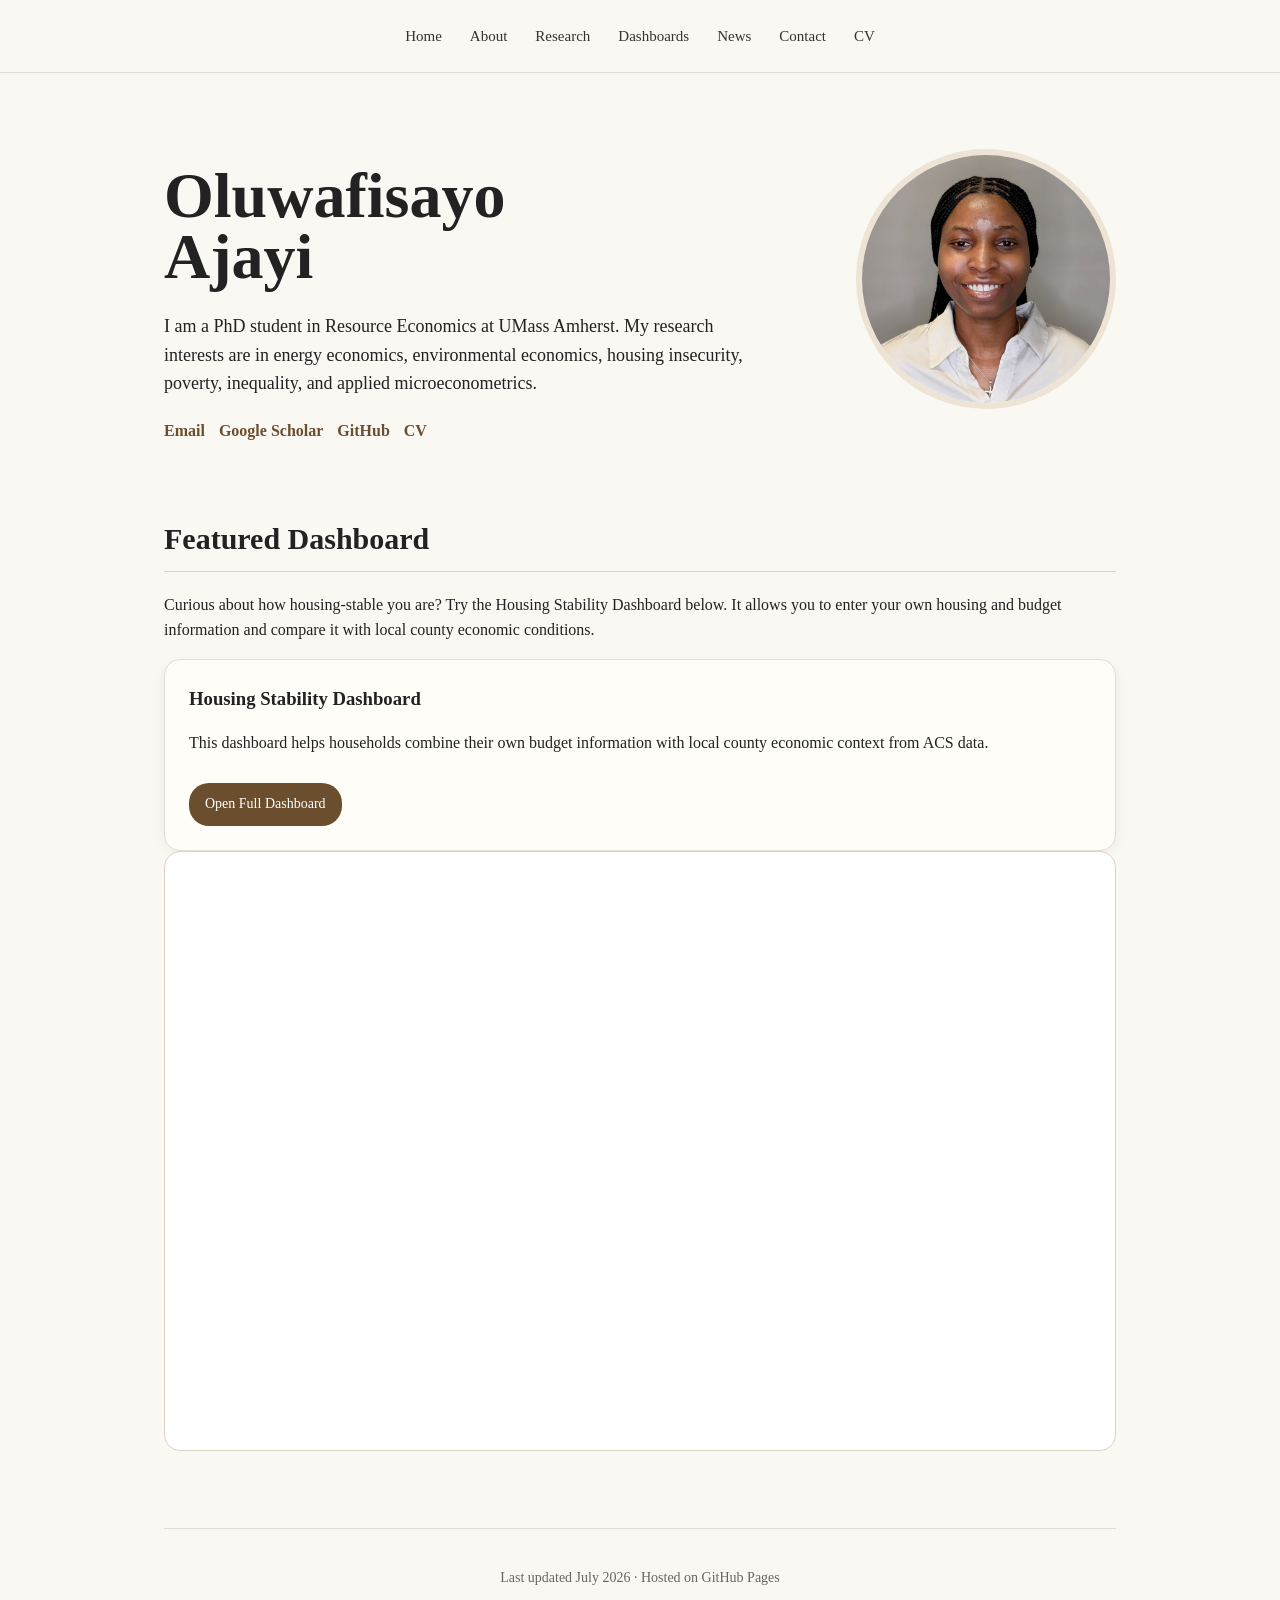
==== index.html @ 5b3d85f8 "Update index.html" ====
<!DOCTYPE html>
<html lang="en">
<head>
  <meta charset="UTF-8" />
  <meta name="viewport" content="width=device-width, initial-scale=1.0" />
  <title>Oluwafisayo Ajayi</title>
  <link rel="stylesheet" href="style.css" />
</head>
<body>

  <nav>
  <a href="index.html">Home</a>
  <a href="about.html">About</a>
  <a href="research.html">Research</a>
  <a href="dashboards.html">Dashboards</a>
  <a href="news.html">News</a>
  <a href="contact.html">Contact</a>
  <a href="cv.pdf" target="_blank" class="cv-nav">CV</a>
</nav>

  <main>
    <section class="hero">
      <div class="hero-text">
        <h1>Oluwafisayo<br>Ajayi</h1>

        <p>
          I am a PhD student in Resource Economics at UMass Amherst.
          My research interests are in energy economics, environmental economics,
          housing insecurity, poverty, inequality, and applied microeconometrics.
        </p>

        <div class="links">
          <a href="mailto:ofajayi@umass.edu">Email</a>
          <a href="https://scholar.google.com/citations?hl=en&user=RaW4MhQAAAAJ" target="_blank">Google Scholar</a>
          <a href="https://github.com/OluwafisayoAjayi" target="_blank">GitHub</a>
          <a href="cv.pdf" target="_blank">CV</a>
        </div>
      </div>

      <img src="profile.jpg" alt="Oluwafisayo Ajayi" class="profile-img" />
    </section>
<section class="featured-dashboard-home">
  <h2>Featured Dashboard</h2>

  <p>
    Curious about how housing-stable you are? Try the Housing Stability Dashboard below.
    It allows you to enter your own housing and budget information and compare it with
    local county economic conditions.
  </p>

  <div class="dashboard-card">
    <h3>Housing Stability Dashboard</h3>
    <p>
      This dashboard helps households combine their own budget information with local
      county economic context from ACS data.
    </p>
    <a href="https://oluwafisayoajayi.github.io/Housing-Stability-Dashboard/" target="_blank">
      Open Full Dashboard
    </a>
  </div>

  <iframe 
    src="https://oluwafisayoajayi.github.io/Housing-Stability-Dashboard/"
    title="Housing Stability Dashboard">
  </iframe>
</section>
    <footer>
      <p>Last updated July 2026 · Hosted on GitHub Pages</p>
    </footer>
  </main>

</body>
</html>
---- style.css ----
* {
  box-sizing: border-box;
}

body {
  margin: 0;
  font-family: Georgia, "Times New Roman", serif;
  background: #faf8f3;
  color: #222;
  line-height: 1.6;
}

nav {
  display: flex;
  justify-content: center;
  gap: 28px;
  padding: 24px;
  border-bottom: 1px solid #e4ded2;
  background: #faf8f3;
  position: sticky;
  top: 0;
  z-index: 10;
}

nav a {
  text-decoration: none;
  color: #333;
  font-size: 15px;
}

nav a:hover {
  color: #7a5529;
}

main {
  max-width: 1000px;
  margin: auto;
  padding: 40px 24px;
}

.hero {
  display: flex;
  align-items: center;
  justify-content: space-between;
  gap: 50px;
  margin-bottom: 70px;
}

.hero h1 {
  font-size: 64px;
  line-height: 0.95;
  margin-bottom: 24px;
}

.hero p {
  font-size: 18px;
  max-width: 580px;
}

.profile-img {
  width: 260px;
  height: 260px;
  object-fit: cover;
  border-radius: 50%;
  border: 6px solid #eee4d5;
}

.links {
  margin-top: 20px;
  display: flex;
  flex-wrap: wrap;
  gap: 14px;
}

.links a {
  color: #6b4e2e;
  text-decoration: none;
  font-weight: bold;
  border-bottom: 1px solid transparent;
}

.links a:hover {
  border-bottom: 1px solid #6b4e2e;
}

section {
  margin-bottom: 65px;
}

h2 {
  font-size: 30px;
  border-bottom: 1px solid #ddd2c2;
  padding-bottom: 8px;
  margin-bottom: 20px;
}

h3 {
  margin-bottom: 8px;
}

.tags {
  display: flex;
  flex-wrap: wrap;
  gap: 12px;
}

.tags span {
  background: #efe6d8;
  padding: 8px 14px;
  border-radius: 20px;
  font-size: 14px;
}

.dashboard-grid {
  display: grid;
  grid-template-columns: repeat(2, 1fr);
  gap: 24px;
  margin-top: 24px;
}

.dashboard-card {
  background: #fffdf8;
  border: 1px solid #e4ded2;
  border-radius: 16px;
  padding: 24px;
  box-shadow: 0 4px 12px rgba(0, 0, 0, 0.05);
}

.dashboard-card h3 {
  margin-top: 0;
}

.dashboard-card a {
  display: inline-block;
  margin-top: 12px;
  background: #6b4e2e;
  color: white;
  padding: 10px 16px;
  border-radius: 20px;
  text-decoration: none;
  font-size: 14px;
}

.dashboard-card a:hover {
  background: #4f381f;
}

.embedded-dashboard {
  margin-top: 40px;
}

iframe {
  width: 100%;
  height: 600px;
  border: 1px solid #ddd2c2;
  border-radius: 16px;
  background: white;
}

footer {
  text-align: center;
  font-size: 14px;
  color: #666;
  border-top: 1px solid #e4ded2;
  padding-top: 24px;
  margin-top: 70px;
}

@media (max-width: 700px) {
  nav {
    flex-wrap: wrap;
    gap: 14px;
    padding: 18px;
  }

  .hero {
    flex-direction: column-reverse;
    text-align: center;
  }

  .hero h1 {
    font-size: 46px;
  }

  .links {
    justify-content: center;
  }

  .profile-img {
    width: 210px;
    height: 210px;
  }

  .dashboard-grid {
    grid-template-columns: 1fr;
  }

  iframe {
    height: 500px;
  }
}

.research-card,
.news-card {
  background: #fffdf8;
  border: 1px solid #e4ded2;
  border-radius: 16px;
  padding: 24px;
  margin-bottom: 22px;
  box-shadow: 0 4px 12px rgba(0, 0, 0, 0.05);
}

.research-card h3,
.news-card h3 {
  margin-top: 0;
}

.research-card a,
.news-card a {
  display: inline-block;
  margin-top: 10px;
  background: #6b4e2e;
  color: white;
  padding: 10px 16px;
  border-radius: 20px;
  text-decoration: none;
  font-size: 14px;
}

.research-card a:hover,
.news-card a:hover {
  background: #4f381f;
}
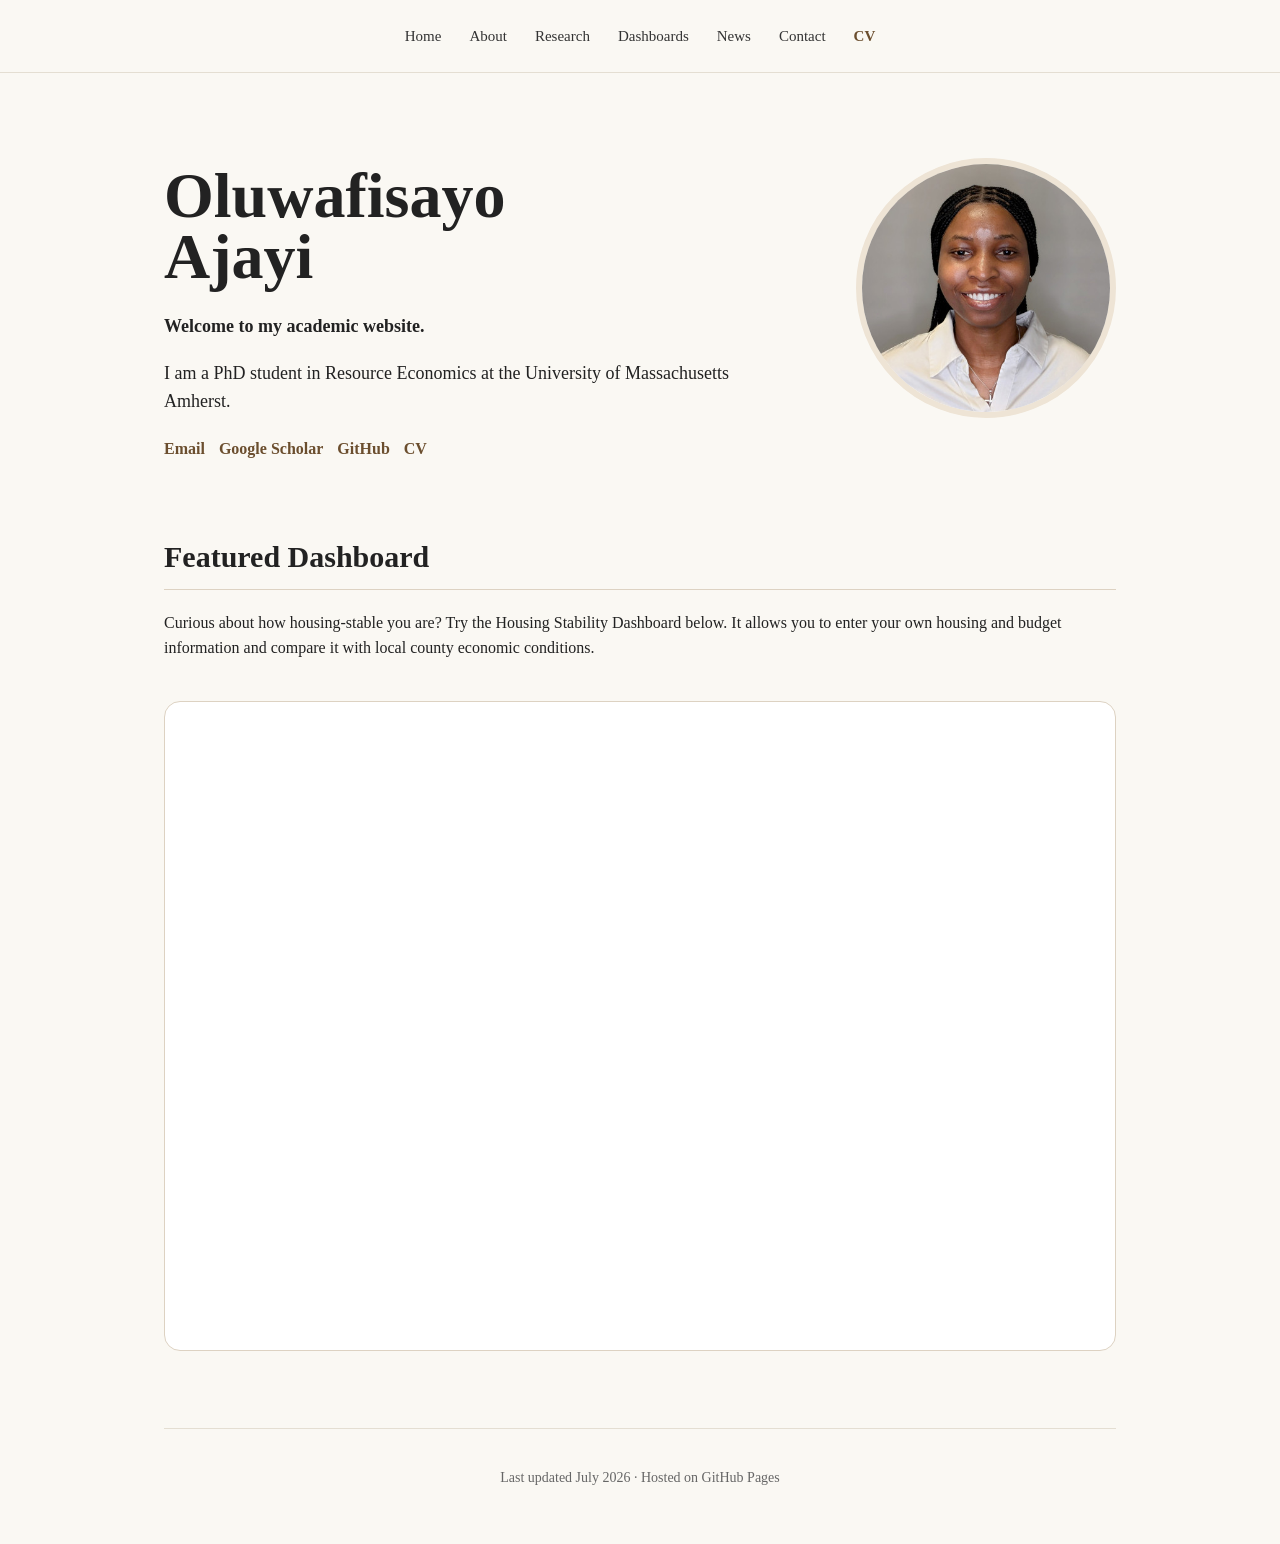
==== commit 54f3838e: "Update index.html" ====
--- a/index.html
+++ b/index.html
@@ -23,11 +23,13 @@
       <div class="hero-text">
         <h1>Oluwafisayo<br>Ajayi</h1>
 
-        <p>
-          I am a PhD student in Resource Economics at UMass Amherst.
-          My research interests are in energy economics, environmental economics,
-          housing insecurity, poverty, inequality, and applied microeconometrics.
-        </p>
+<p class="welcome-text">
+  <strong>Welcome to my academic website.</strong>
+</p>
+
+<p class="intro-text">
+  I am a PhD student in Resource Economics at the University of Massachusetts Amherst.
+</p>
 
         <div class="links">
           <a href="mailto:ofajayi@umass.edu">Email</a>
@@ -48,17 +50,6 @@
     local county economic conditions.
   </p>
 
-  <div class="dashboard-card">
-    <h3>Housing Stability Dashboard</h3>
-    <p>
-      This dashboard helps households combine their own budget information with local
-      county economic context from ACS data.
-    </p>
-    <a href="https://oluwafisayoajayi.github.io/Housing-Stability-Dashboard/" target="_blank">
-      Open Full Dashboard
-    </a>
-  </div>
-
   <iframe 
     src="https://oluwafisayoajayi.github.io/Housing-Stability-Dashboard/"
     title="Housing Stability Dashboard">
--- a/style.css
+++ b/style.css
@@ -231,3 +231,25 @@
 .news-card a:hover {
   background: #4f381f;
 }
+.featured-dashboard-home {
+  margin-top: 60px;
+}
+
+.featured-dashboard-home iframe {
+  margin-top: 24px;
+  width: 100%;
+  height: 650px;
+  border: 1px solid #ddd2c2;
+  border-radius: 16px;
+  background: white;
+}
+
+@media (max-width: 700px) {
+  .featured-dashboard-home iframe {
+    height: 520px;
+  }
+}
+.cv-nav {
+  font-weight: bold;
+  color: #6b4e2e;
+}
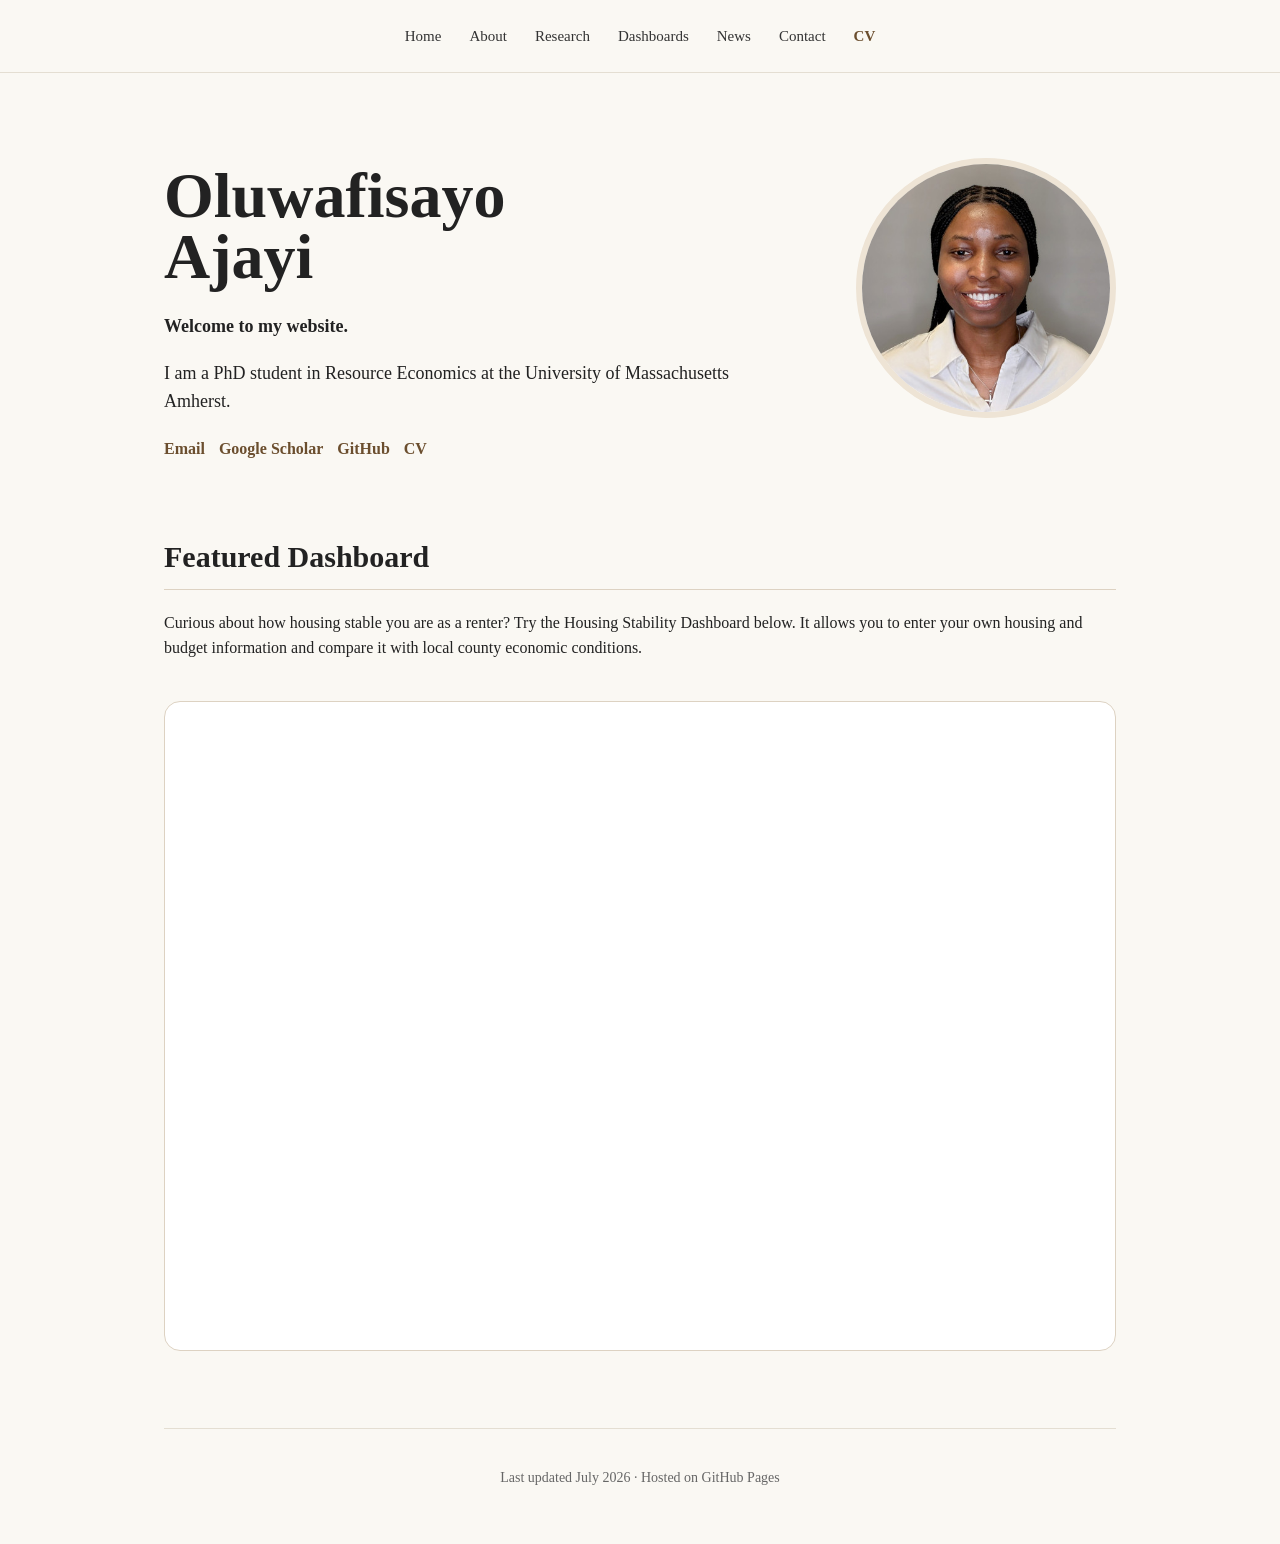
==== commit 75aefab9: "Update index.html" ====
--- a/index.html
+++ b/index.html
@@ -24,7 +24,7 @@
         <h1>Oluwafisayo<br>Ajayi</h1>
 
 <p class="welcome-text">
-  <strong>Welcome to my academic website.</strong>
+  <strong>Welcome to my website.</strong>
 </p>
 
 <p class="intro-text">
@@ -45,7 +45,7 @@
   <h2>Featured Dashboard</h2>
 
   <p>
-    Curious about how housing-stable you are? Try the Housing Stability Dashboard below.
+    Curious about how housing stable you are as a renter? Try the Housing Stability Dashboard below.
     It allows you to enter your own housing and budget information and compare it with
     local county economic conditions.
   </p>
--- a/style.css
+++ b/style.css
@@ -253,3 +253,15 @@
   font-weight: bold;
   color: #6b4e2e;
 }
+
+.welcome-text {
+  font-size: 1.3rem;
+  font-weight: 700;
+  margin-bottom: 0.5rem;
+}
+
+.intro-text {
+  font-size: 1rem;
+  line-height: 1.6;
+  max-width: 520px;
+}
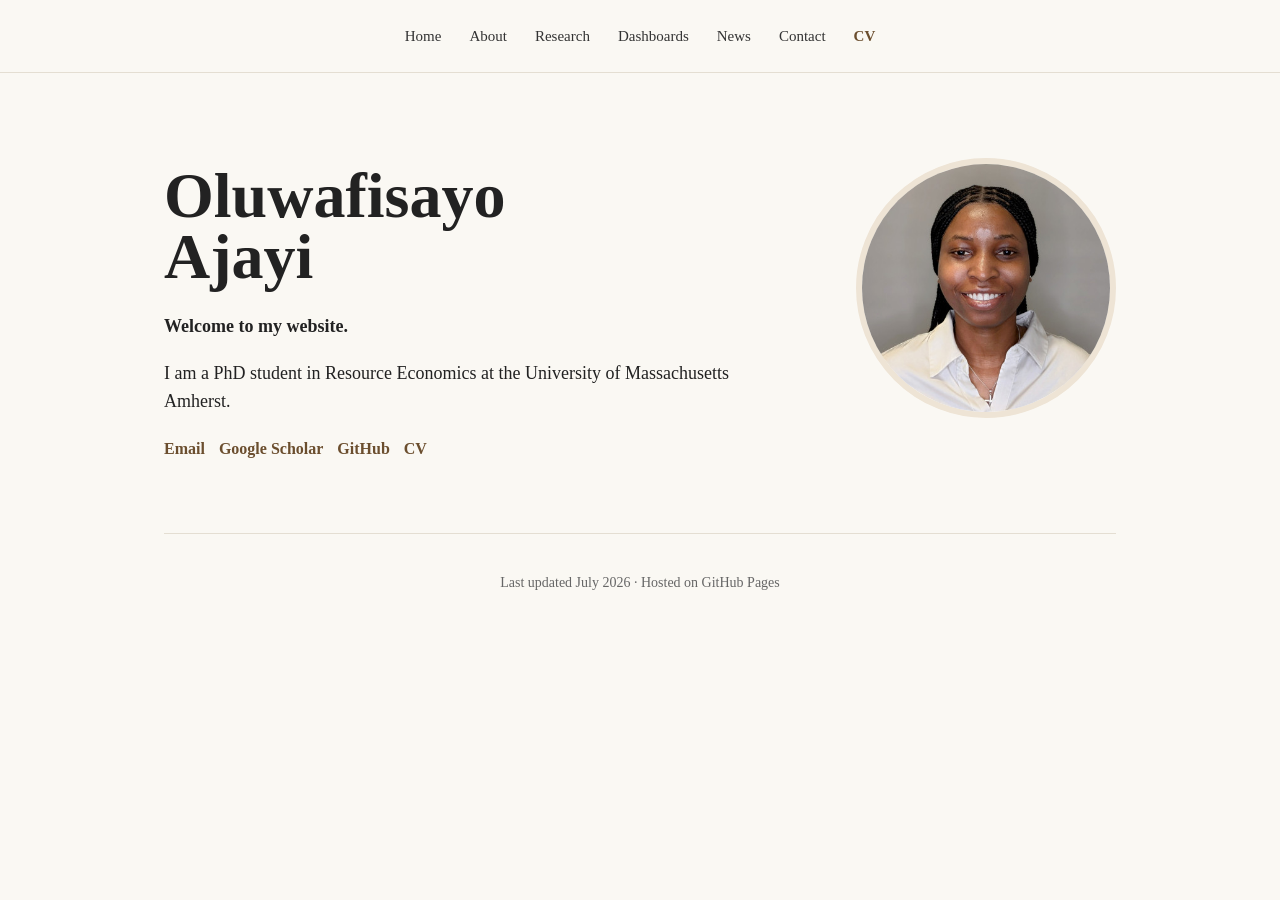
==== commit 6f6c82bb: "Update index.html" ====
--- a/index.html
+++ b/index.html
@@ -41,20 +41,7 @@
 
       <img src="profile.jpg" alt="Oluwafisayo Ajayi" class="profile-img" />
     </section>
-<section class="featured-dashboard-home">
-  <h2>Featured Dashboard</h2>
 
-  <p>
-    Curious about how housing stable you are as a renter? Try the Housing Stability Dashboard below.
-    It allows you to enter your own housing and budget information and compare it with
-    local county economic conditions.
-  </p>
-
-  <iframe 
-    src="https://oluwafisayoajayi.github.io/Housing-Stability-Dashboard/"
-    title="Housing Stability Dashboard">
-  </iframe>
-</section>
     <footer>
       <p>Last updated July 2026 · Hosted on GitHub Pages</p>
     </footer>
--- a/style.css
+++ b/style.css
@@ -265,3 +265,11 @@
   line-height: 1.6;
   max-width: 520px;
 }
+
+.news-img {
+  width: 100%;
+  max-height: 360px;
+  object-fit: cover;
+  border-radius: 12px;
+  margin-bottom: 1rem;
+}
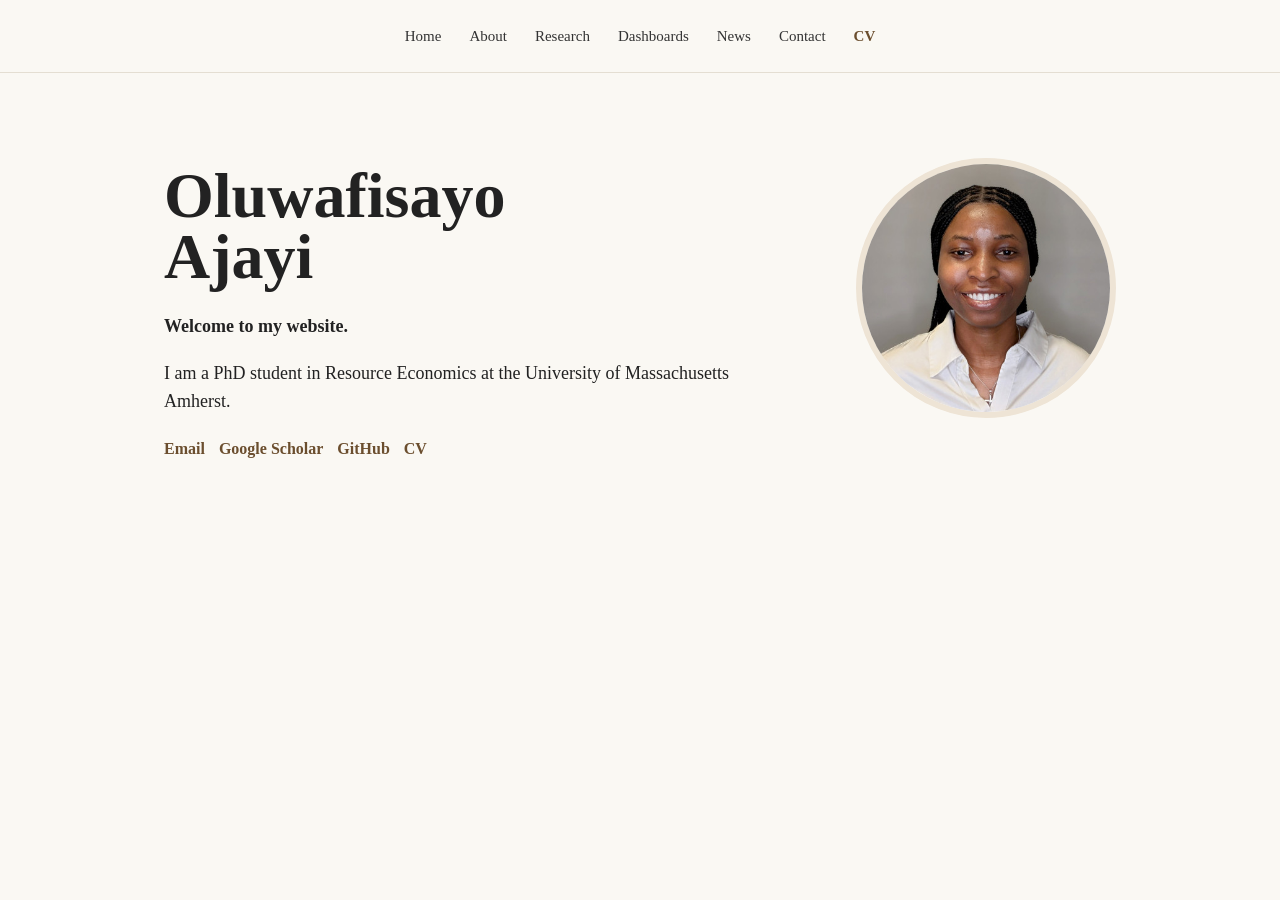
==== commit 6bb0f3cd: "Update index.html" ====
--- a/index.html
+++ b/index.html
@@ -41,10 +41,6 @@
 
       <img src="profile.jpg" alt="Oluwafisayo Ajayi" class="profile-img" />
     </section>
-
-    <footer>
-      <p>Last updated July 2026 · Hosted on GitHub Pages</p>
-    </footer>
   </main>
 
 </body>
--- a/style.css
+++ b/style.css
@@ -231,24 +231,7 @@
 .news-card a:hover {
   background: #4f381f;
 }
-.featured-dashboard-home {
-  margin-top: 60px;
-}
-
-.featured-dashboard-home iframe {
-  margin-top: 24px;
-  width: 100%;
-  height: 650px;
-  border: 1px solid #ddd2c2;
-  border-radius: 16px;
-  background: white;
-}
-
-@media (max-width: 700px) {
-  .featured-dashboard-home iframe {
-    height: 520px;
-  }
-}
+
 .cv-nav {
   font-weight: bold;
   color: #6b4e2e;
@@ -273,3 +256,43 @@
   border-radius: 12px;
   margin-bottom: 1rem;
 }
+.page-header {
+  max-width: 900px;
+  margin: 0 auto 2rem auto;
+}
+
+.page-header h1 {
+  font-size: 38px;
+  margin-bottom: 12px;
+}
+
+.page-header p {
+  font-size: 17px;
+  line-height: 1.7;
+}
+
+.abstract-box {
+  margin-top: 16px;
+  margin-bottom: 16px;
+  border: 1px solid #e4ded2;
+  border-radius: 14px;
+  background: #faf8f3;
+  padding: 14px 18px;
+}
+
+.abstract-box summary {
+  cursor: pointer;
+  font-weight: bold;
+  color: #6b4e2e;
+  font-size: 15px;
+}
+
+.abstract-box summary:hover {
+  color: #4f381f;
+}
+
+.abstract-box p {
+  margin-top: 14px;
+  line-height: 1.7;
+  font-size: 15.5px;
+}
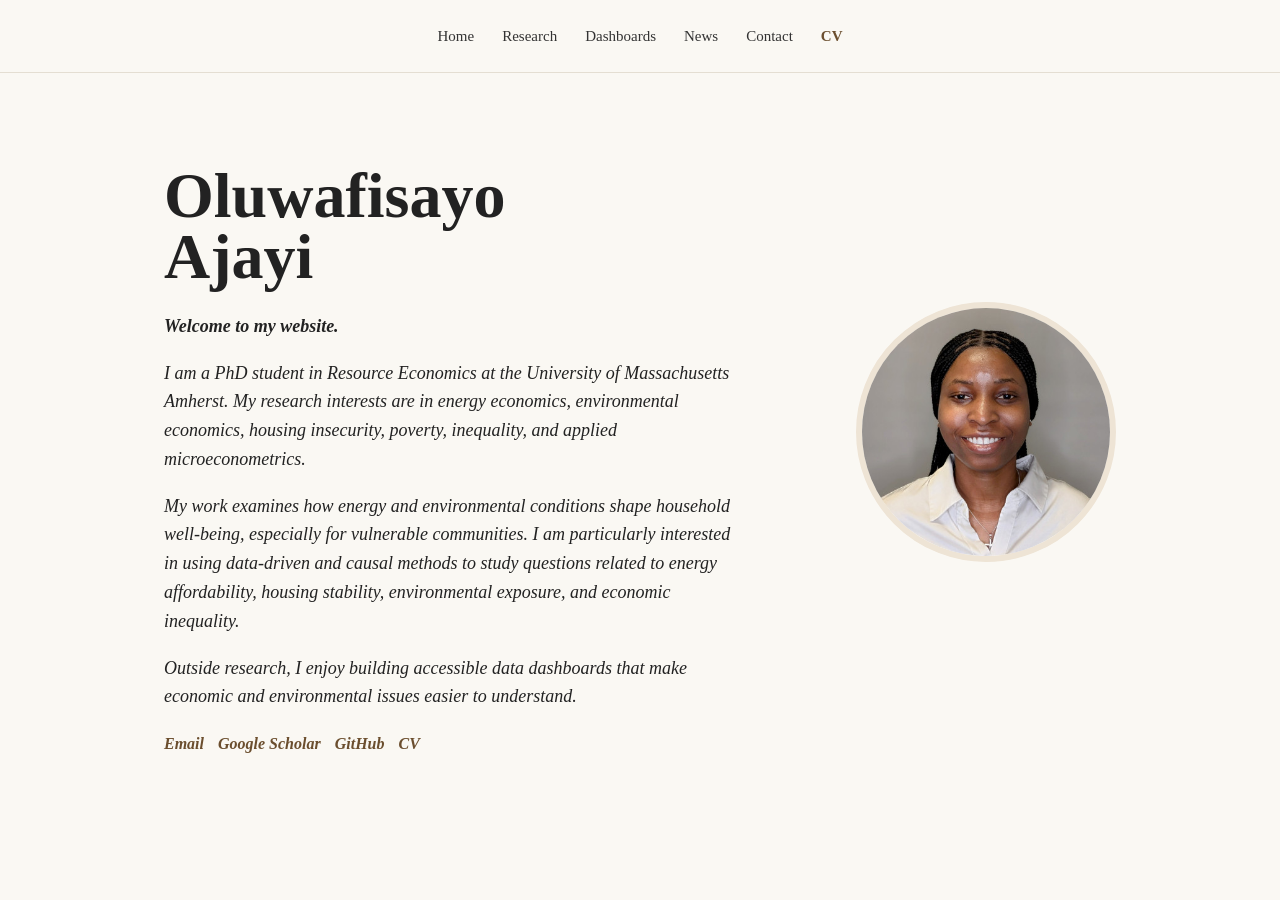
==== commit a2a032ea: "Update index.html" ====
--- a/index.html
+++ b/index.html
@@ -9,27 +9,40 @@
 <body>
 
   <nav>
-  <a href="index.html">Home</a>
-  <a href="about.html">About</a>
-  <a href="research.html">Research</a>
-  <a href="dashboards.html">Dashboards</a>
-  <a href="news.html">News</a>
-  <a href="contact.html">Contact</a>
-  <a href="cv.pdf" target="_blank" class="cv-nav">CV</a>
-</nav>
+    <a href="index.html">Home</a>
+    <a href="research.html">Research</a>
+    <a href="dashboards.html">Dashboards</a>
+    <a href="news.html">News</a>
+    <a href="contact.html">Contact</a>
+    <a href="cv.pdf" target="_blank" class="cv-nav">CV</a>
+  </nav>
 
   <main>
     <section class="hero">
       <div class="hero-text">
         <h1>Oluwafisayo<br>Ajayi</h1>
 
-<p class="welcome-text">
-  <strong>Welcome to my website.</strong>
-</p>
+        <p class="welcome-text">
+          <em>Welcome to my website.<em>
+        </p>
 
-<p class="intro-text">
-  I am a PhD student in Resource Economics at the University of Massachusetts Amherst.
-</p>
+        <p class="intro-text">
+          I am a PhD student in Resource Economics at the University of Massachusetts Amherst.
+          My research interests are in energy economics, environmental economics, housing
+          insecurity, poverty, inequality, and applied microeconometrics.
+        </p>
+
+        <p class="intro-text">
+          My work examines how energy and environmental conditions shape household well-being,
+          especially for vulnerable communities. I am particularly interested in using
+          data-driven and causal methods to study questions related to energy affordability,
+          housing stability, environmental exposure, and economic inequality.
+        </p>
+
+        <p class="intro-text">
+          Outside research, I enjoy building accessible data dashboards that make economic
+          and environmental issues easier to understand.
+        </p>
 
         <div class="links">
           <a href="mailto:ofajayi@umass.edu">Email</a>
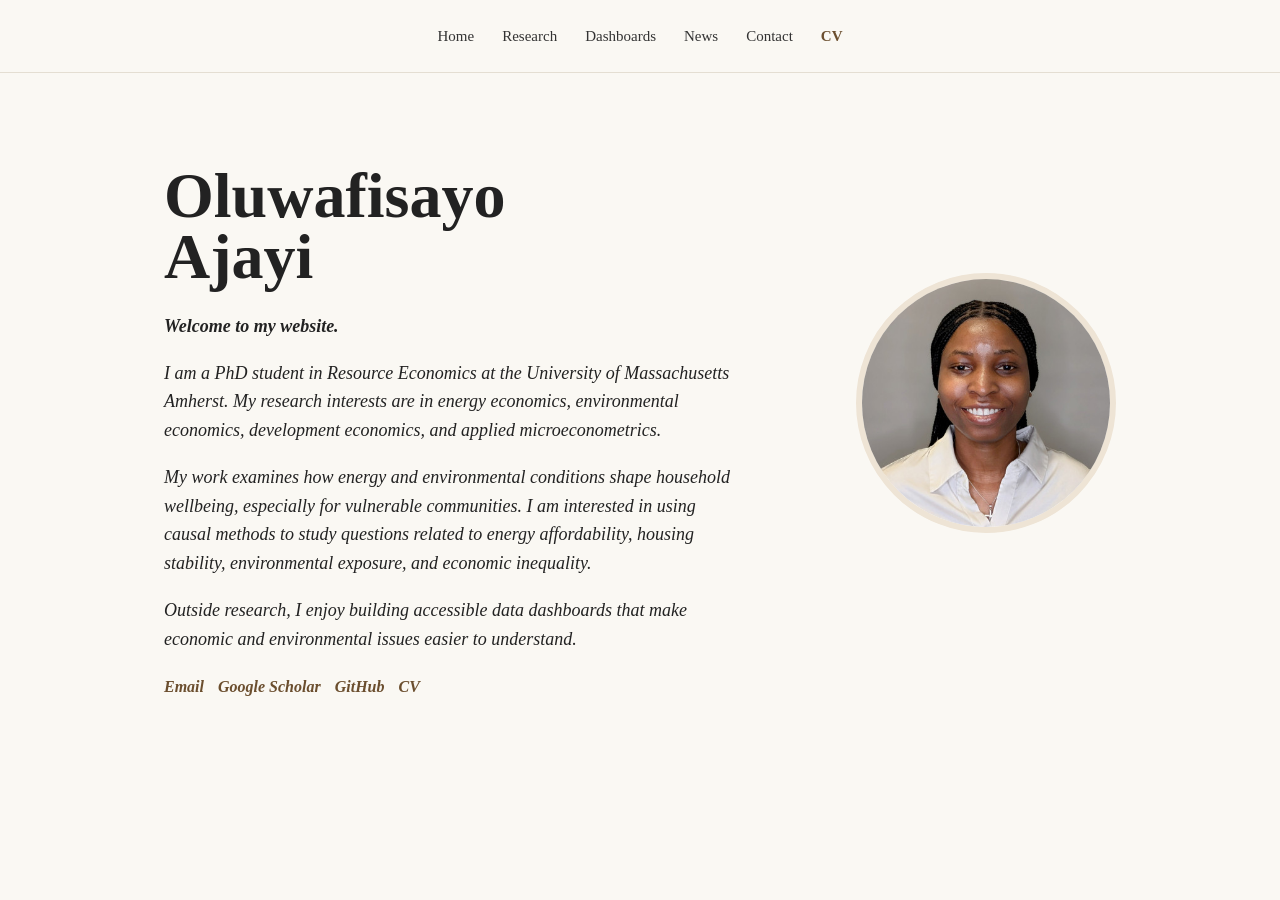
==== commit ef67872d: "Update index.html" ====
--- a/index.html
+++ b/index.html
@@ -28,14 +28,13 @@
 
         <p class="intro-text">
           I am a PhD student in Resource Economics at the University of Massachusetts Amherst.
-          My research interests are in energy economics, environmental economics, housing
-          insecurity, poverty, inequality, and applied microeconometrics.
+          My research interests are in energy economics, environmental economics, development economics, and applied microeconometrics.
         </p>
 
         <p class="intro-text">
-          My work examines how energy and environmental conditions shape household well-being,
-          especially for vulnerable communities. I am particularly interested in using
-          data-driven and causal methods to study questions related to energy affordability,
+          My work examines how energy and environmental conditions shape household wellbeing,
+          especially for vulnerable communities. I am interested in using
+          causal methods to study questions related to energy affordability,
           housing stability, environmental exposure, and economic inequality.
         </p>
 
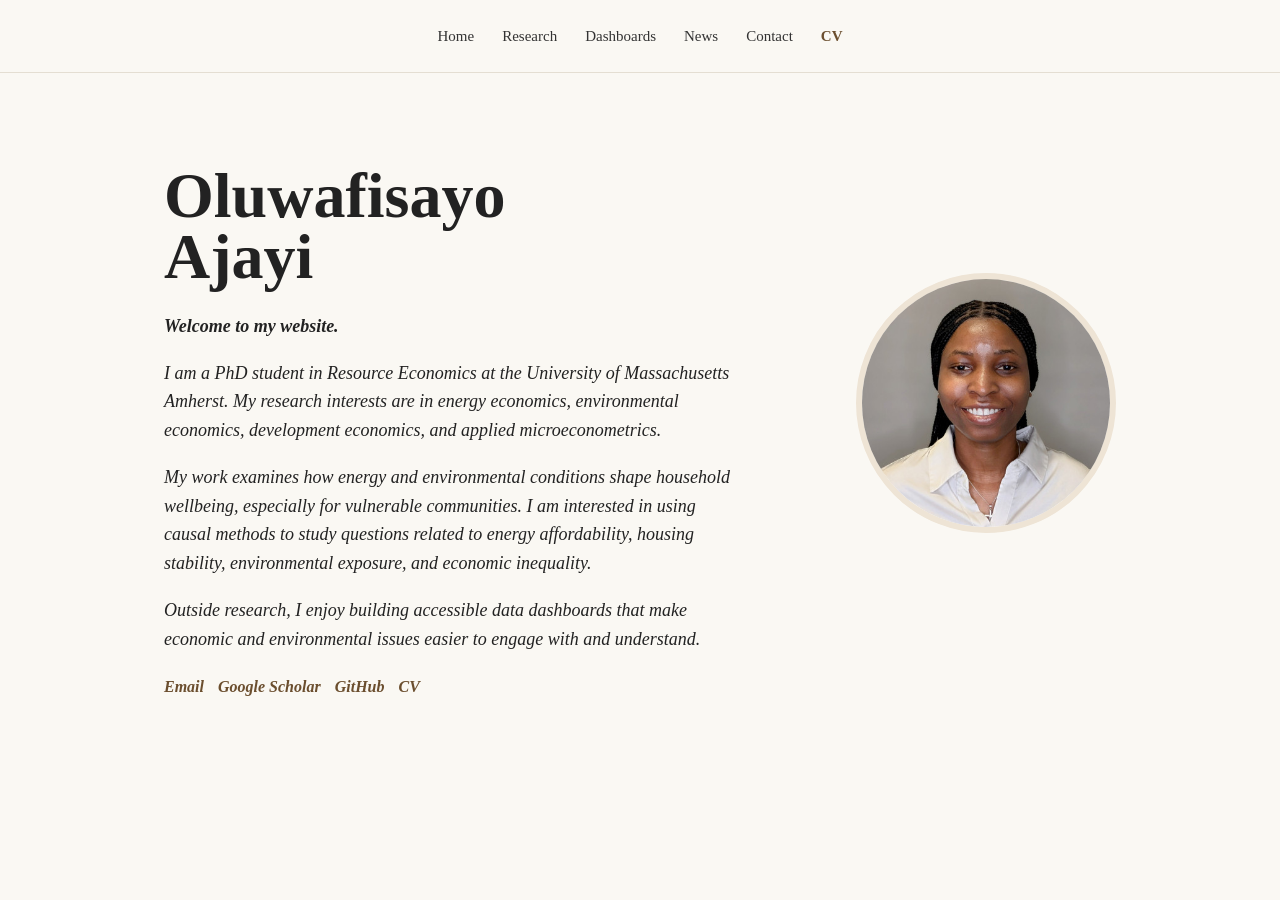
==== commit bbb76463: "Update index.html" ====
--- a/index.html
+++ b/index.html
@@ -40,7 +40,7 @@
 
         <p class="intro-text">
           Outside research, I enjoy building accessible data dashboards that make economic
-          and environmental issues easier to understand.
+          and environmental issues easier to engage with and understand.
         </p>
 
         <div class="links">
